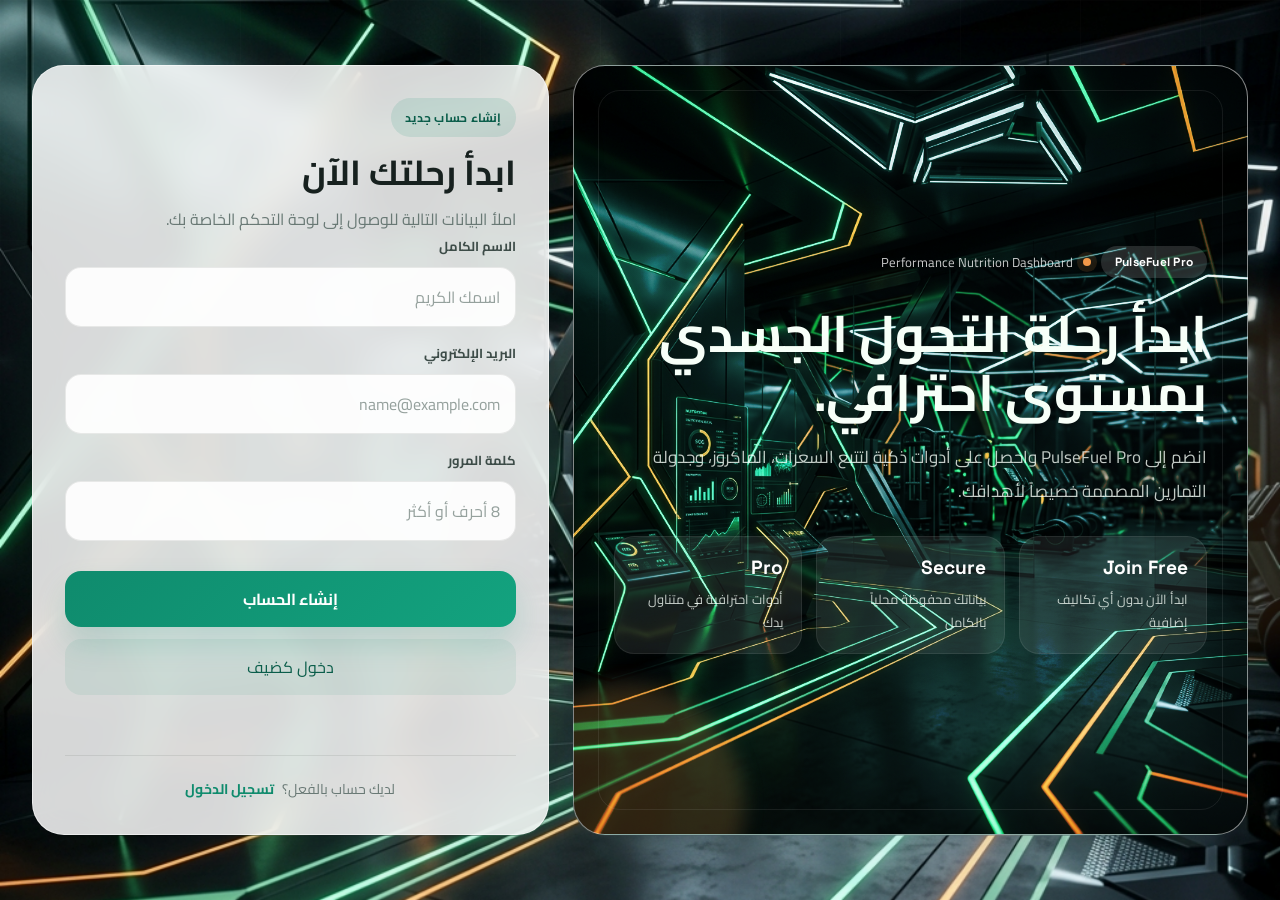
==== register.html @ 9916eb5b "Add files via upload" ====
<!DOCTYPE html>
<html lang="ar" dir="rtl">
<head>
  <meta charset="UTF-8">
  <meta name="viewport" content="width=device-width, initial-scale=1.0">
  <meta name="description" content="صفحة إنشاء حساب جديد في منصة PulseFuel Pro لإدارة التغذية والتمرين.">
  <title>PulseFuel Pro | إنشاء حساب جديد</title>
  <link rel="preconnect" href="https://fonts.googleapis.com">
  <link rel="preconnect" href="https://fonts.gstatic.com" crossorigin>
  <link href="https://fonts.googleapis.com/css2?family=Cairo:wght@400;500;600;700;800&family=Space+Grotesk:wght@500;700&display=swap" rel="stylesheet">
  <link rel="stylesheet" href="./styles.css">
</head>
<body>
  <div class="page-orb orb-one"></div>
  <div class="page-orb orb-two"></div>

  <div class="auth-shell">
    <section class="auth-hero">
      <div class="auth-brand">
        <div class="brand-lockup">
          <span class="brand-kicker">PulseFuel Pro</span>
          <span class="brand-dot"></span>
          <span class="brand-support">Performance Nutrition Dashboard</span>
        </div>

        <h1>ابدأ رحلة التحول الجسدي بمستوى احترافي.</h1>
        <p>
          انضم إلى PulseFuel Pro واحصل على أدوات ذكية لتتبع السعرات، الماكروز، وجدولة التمارين المصممة خصيصاً لأهدافك.
        </p>

        <div class="auth-metrics">
          <div class="metric-card">
            <strong>Join Free</strong>
            <span>ابدأ الآن بدون أي تكاليف إضافية</span>
          </div>
          <div class="metric-card">
            <strong>Secure</strong>
            <span>بياناتك محفوظة محلياً بالكامل</span>
          </div>
          <div class="metric-card">
            <strong>Pro</strong>
            <span>أدوات احترافية في متناول يدك</span>
          </div>
        </div>
      </div>

      <div class="auth-panel">
        <div class="auth-panel-head">
          <span class="panel-badge">إنشاء حساب جديد</span>
          <h2>ابدأ رحلتك الآن</h2>
          <p>املأ البيانات التالية للوصول إلى لوحة التحكم الخاصة بك.</p>
        </div>

        <form id="signupForm" class="auth-form">
          <div class="field">
            <label for="signupName">الاسم الكامل</label>
            <input id="signupName" type="text" placeholder="اسمك الكريم" autocomplete="name" required>
          </div>
          <div class="field">
            <label for="signupEmail">البريد الإلكتروني</label>
            <input id="signupEmail" type="email" placeholder="name@example.com" autocomplete="email" required>
          </div>
          <div class="field">
            <label for="signupPassword">كلمة المرور</label>
            <input id="signupPassword" type="password" placeholder="8 أحرف أو أكثر" autocomplete="new-password" required>
          </div>
          <div class="button-row">
            <button class="btn btn-primary auth-submit" type="submit">إنشاء الحساب</button>
            <button id="guestLogin" class="btn btn-secondary auth-submit" type="button">دخول كضيف</button>
          </div>
        </form>

        <div id="authMessage" class="auth-message"></div>

        <div class="auth-footer">
          لديك حساب بالفعل؟ <a href="./login.html" class="auth-link">تسجيل الدخول</a>
        </div>
      </div>
    </section>
  </div>

  <script src="./register.js"></script>
</body>
</html>
---- styles.css ----
:root {
  --bg: #f4f4ee;
  --bg-soft: #eceee5;
  --surface: rgba(255, 255, 255, 0.78);
  --surface-strong: rgba(255, 255, 255, 0.96);
  --surface-muted: rgba(245, 247, 241, 0.94);
  --surface-accent: rgba(223, 243, 235, 0.95);
  --ink: #17211f;
  --ink-soft: #3d4c48;
  --muted: #697975;
  --line: rgba(23, 33, 31, 0.09);
  --line-strong: rgba(23, 33, 31, 0.16);
  --accent: #0f8b6d;
  --accent-strong: #0a5d4a;
  --accent-soft: rgba(15, 139, 109, 0.12);
  --accent-glow: rgba(15, 139, 109, 0.18);
  --highlight: #f2994a;
  --danger: #c44b4b;
  --danger-soft: rgba(196, 75, 75, 0.12);
  --warn-soft: rgba(242, 153, 74, 0.16);
  --shadow-lg: 0 30px 70px rgba(21, 34, 30, 0.08);
  --shadow-md: 0 18px 40px rgba(21, 34, 30, 0.06);
  --radius-xl: 32px;
  --radius-lg: 24px;
  --radius-md: 18px;
  --radius-sm: 14px;
}

* {
  box-sizing: border-box;
}

html {
  scroll-behavior: smooth;
}

body {
  margin: 0;
  min-height: 100vh;
  font-family: "Cairo", Tahoma, sans-serif;
  color: var(--ink);
  background:
    url('./fitness_login_bg_1778230563789.png') no-repeat center center fixed,
    radial-gradient(circle at top left, rgba(15, 139, 109, 0.14), transparent 26%),
    radial-gradient(circle at 88% 10%, rgba(242, 153, 74, 0.16), transparent 20%),
    linear-gradient(180deg, #f8faf5 0%, #eff1e8 52%, #e7ebdf 100%);
  background-size: cover;
  position: relative;
  overflow-x: hidden;
}

body::before {
  content: "";
  position: fixed;
  inset: 0;
  pointer-events: none;
  background-image:
    linear-gradient(rgba(255, 255, 255, 0.18) 1px, transparent 1px),
    linear-gradient(90deg, rgba(255, 255, 255, 0.18) 1px, transparent 1px);
  background-size: 120px 120px;
  mask-image: linear-gradient(180deg, rgba(0, 0, 0, 0.28), transparent 85%);
  opacity: 0.35;
}

.page-orb {
  position: fixed;
  border-radius: 50%;
  pointer-events: none;
  filter: blur(20px);
  z-index: 0;
}

.orb-one {
  width: 320px;
  height: 320px;
  top: -110px;
  left: -80px;
  background: rgba(15, 139, 109, 0.14);
}

.orb-two {
  width: 360px;
  height: 360px;
  top: 32%;
  right: -120px;
  background: rgba(242, 153, 74, 0.12);
}

.app-hidden,
.auth-hidden {
  display: none !important;
}

.auth-shell,
.app-shell {
  position: relative;
  z-index: 1;
}

.auth-shell {
  min-height: 100vh;
  padding: 32px;
  display: grid;
  place-items: center;
}

.auth-hero {
  width: min(1220px, 100%);
  display: grid;
  grid-template-columns: 1.15fr 0.88fr;
  gap: 24px;
  align-items: stretch;
}

.auth-brand,
.auth-panel,
.topbar,
.overview-main,
.overview-side,
.quick-strip,
.panel {
  background: var(--surface);
  border: 1px solid rgba(255, 255, 255, 0.52);
  box-shadow: var(--shadow-lg);
  backdrop-filter: blur(16px);
  min-width: 0;
}

.auth-brand,
.auth-panel,
.topbar,
.overview-main,
.overview-side,
.quick-strip,
.panel {
  animation: rise-in 700ms ease both;
}

.auth-brand {
  border-radius: var(--radius-xl);
  padding: 40px;
  display: flex;
  flex-direction: column;
  justify-content: center;
  min-height: 680px;
  background:
    linear-gradient(145deg, rgba(13, 82, 66, 0.92), rgba(17, 40, 34, 0.88)),
    url('./fitness_login_bg_1778230563789.png') no-repeat center center;
  background-size: cover;
  background-blend-mode: overlay;
  color: #f7fff8;
  position: relative;
  overflow: hidden;
}

.auth-brand::before {
  content: "";
  position: absolute;
  inset: auto auto -90px -70px;
  width: 240px;
  height: 240px;
  border-radius: 50%;
  background: rgba(242, 153, 74, 0.18);
  filter: blur(10px);
}

.auth-brand::after {
  content: "";
  position: absolute;
  inset: 24px;
  border: 1px solid rgba(255, 255, 255, 0.08);
  border-radius: calc(var(--radius-xl) - 10px);
}

.brand-lockup {
  display: flex;
  align-items: center;
  gap: 10px;
  flex-wrap: wrap;
  max-width: 100%;
}

.brand-kicker,
.eyebrow,
.panel-badge,
.section-kicker {
  display: inline-flex;
  align-items: center;
  width: fit-content;
  padding: 8px 14px;
  border-radius: 999px;
  font-size: 12px;
  font-weight: 700;
  letter-spacing: 0.02em;
}

.brand-kicker {
  font-family: "Space Grotesk", sans-serif;
  background: rgba(255, 255, 255, 0.14);
  color: #ffffff;
}

.brand-dot {
  width: 8px;
  height: 8px;
  border-radius: 50%;
  background: var(--highlight);
  box-shadow: 0 0 0 6px rgba(242, 153, 74, 0.12);
}

.brand-support,
.topbar-meta {
  color: rgba(255, 255, 255, 0.78);
  font-size: 13px;
  overflow-wrap: anywhere;
}

.auth-brand h1 {
  margin: 26px 0 0;
  max-width: 720px;
  font-size: clamp(2.3rem, 4vw, 4.2rem);
  line-height: 1.15;
  position: relative;
  z-index: 1;
}

.auth-brand p {
  margin: 18px 0 0;
  max-width: 640px;
  color: rgba(247, 255, 248, 0.78);
  font-size: 17px;
  line-height: 2;
  position: relative;
  z-index: 1;
}

.auth-metrics {
  display: grid;
  grid-template-columns: repeat(3, minmax(0, 1fr));
  gap: 14px;
  margin-top: 28px;
  position: relative;
  z-index: 1;
}

.metric-card {
  padding: 18px;
  border-radius: 20px;
  background: rgba(255, 255, 255, 0.08);
  border: 1px solid rgba(255, 255, 255, 0.08);
}

.metric-card strong {
  display: block;
  font-family: "Space Grotesk", sans-serif;
  font-size: 1.2rem;
  color: #ffffff;
}

.metric-card span {
  display: block;
  margin-top: 8px;
  color: rgba(247, 255, 248, 0.78);
  font-size: 13px;
  line-height: 1.8;
}

.auth-feature-list {
  display: grid;
  gap: 14px;
  margin-top: 28px;
  position: relative;
  z-index: 1;
}

.auth-feature {
  padding: 18px 20px;
  border-radius: 20px;
  background: rgba(255, 255, 255, 0.06);
  border: 1px solid rgba(255, 255, 255, 0.08);
}

.auth-feature strong {
  display: block;
  font-size: 15px;
}

.auth-feature span {
  display: block;
  margin-top: 8px;
  color: rgba(247, 255, 248, 0.76);
  font-size: 14px;
  line-height: 1.9;
}

.auth-panel {
  border-radius: var(--radius-xl);
  padding: 32px;
  align-self: center;
  background: rgba(255, 255, 255, 0.84);
}

.auth-panel-head h2,
.topbar-title,
.overview-copy h2,
.panel-head h2 {
  margin: 14px 0 0;
  line-height: 1.25;
}

.auth-panel-head h2 {
  font-size: clamp(1.8rem, 2.7vw, 2.5rem);
}

.auth-panel-head p,
.topbar-text,
.overview-copy p,
.panel-head p,
.mini-card p,
.option-card p,
.meal-card p,
.supp-meta,
.history-meta,
.footer-note {
  color: var(--muted);
}

.auth-panel-head p {
  margin: 10px 0 0;
  line-height: 1.9;
}

.panel-badge {
  background: var(--accent-soft);
  color: var(--accent-strong);
}

.auth-tabs {
  display: grid;
  grid-template-columns: repeat(2, minmax(0, 1fr));
  gap: 10px;
  margin: 26px 0 20px;
  padding: 6px;
  border-radius: 18px;
  background: rgba(15, 139, 109, 0.08);
}

.auth-tab {
  border: 0;
  border-radius: 14px;
  padding: 14px 16px;
  background: transparent;
  color: var(--ink-soft);
  cursor: pointer;
  transition: background 180ms ease, color 180ms ease, transform 180ms ease;
}

.auth-tab:hover {
  transform: translateY(-1px);
}

.auth-tab-active {
  background: var(--surface-strong);
  color: var(--ink);
  box-shadow: 0 10px 24px rgba(15, 139, 109, 0.12);
}

.auth-form {
  display: grid;
  gap: 14px;
}

.auth-submit {
  width: 100%;
  justify-content: center;
}

.auth-message {
  min-height: 22px;
  margin-top: 14px;
  font-size: 14px;
}

.auth-error {
  color: var(--danger);
}

.auth-success {
  color: var(--accent-strong);
}

.auth-footer {
  margin-top: 24px;
  text-align: center;
  font-size: 14px;
  color: var(--muted);
  border-top: 1px solid var(--line);
  padding-top: 20px;
}

.auth-link {
  color: var(--accent);
  text-decoration: none;
  font-weight: 700;
  margin-right: 5px;
  transition: color 180ms ease;
}

.auth-link:hover {
  color: var(--accent-strong);
  text-decoration: underline;
}

.app-shell {
  width: min(1300px, calc(100% - 36px));
  margin: 0 auto;
  padding: 28px 0 42px;
}

.topbar {
  display: flex;
  align-items: flex-start;
  justify-content: space-between;
  gap: 20px;
  border-radius: 28px;
  padding: 26px 28px;
  margin-bottom: 22px;
  background:
    linear-gradient(145deg, rgba(255, 255, 255, 0.92), rgba(249, 250, 246, 0.82));
  position: sticky;
  top: 12px;
  z-index: 20;
}

.topbar-copy {
  max-width: 780px;
  width: 100%;
  min-width: 0;
}

.topbar-title {
  font-size: clamp(1.9rem, 3vw, 2.9rem);
}

.topbar-text {
  margin: 12px 0 0;
  line-height: 1.9;
}

.topbar-nav {
  margin-top: 18px;
  display: flex;
  gap: 10px;
  flex-wrap: wrap;
}

.topbar-nav a {
  text-decoration: none;
  color: var(--ink-soft);
  font-size: 13px;
  font-weight: 700;
  padding: 8px 12px;
  border-radius: 999px;
  border: 1px solid rgba(23, 33, 31, 0.09);
  background: rgba(255, 255, 255, 0.86);
  transition: background 180ms ease, color 180ms ease, border-color 180ms ease;
}

.topbar-nav a:hover {
  color: var(--accent-strong);
  border-color: rgba(15, 139, 109, 0.3);
  background: rgba(15, 139, 109, 0.08);
}

.topbar-actions {
  display: flex;
  align-items: center;
  gap: 12px;
  flex-wrap: wrap;
}

.user-badge {
  display: inline-flex;
  align-items: center;
  padding: 11px 16px;
  border-radius: 999px;
  background: var(--surface-accent);
  color: var(--accent-strong);
  border: 1px solid rgba(15, 139, 109, 0.12);
  font-size: 14px;
  font-weight: 700;
}

.overview {
  display: grid;
  grid-template-columns: 1.3fr 0.95fr;
  gap: 22px;
}

.overview-main,
.overview-side {
  border-radius: 28px;
  padding: 28px;
}

.overview-main {
  background:
    linear-gradient(135deg, rgba(255, 255, 255, 0.92), rgba(245, 247, 241, 0.84));
}

.eyebrow,
.section-kicker {
  background: rgba(15, 139, 109, 0.08);
  color: var(--accent-strong);
}

.overview-copy h2 {
  font-size: clamp(2rem, 3.2vw, 3.2rem);
}

.overview-copy p {
  margin: 14px 0 0;
  font-size: 16px;
  line-height: 1.95;
  max-width: 760px;
}

.overview-stats {
  display: grid;
  grid-template-columns: repeat(4, minmax(0, 1fr));
  gap: 14px;
  margin-top: 28px;
}

.stat-box,
.mini-card,
.macro-card,
.option-card,
.meal-card,
.supp-item,
.history-item,
.quick-item {
  background: var(--surface-strong);
  border: 1px solid rgba(23, 33, 31, 0.06);
  box-shadow: var(--shadow-md);
  min-width: 0;
}

.stat-box {
  padding: 18px;
  border-radius: 20px;
}

.stat-accent {
  background:
    linear-gradient(145deg, rgba(15, 139, 109, 0.98), rgba(10, 93, 74, 0.95));
  border-color: transparent;
}

.stat-accent span,
.stat-accent strong {
  color: #ffffff;
}

.stat-box span {
  display: block;
  font-size: 13px;
  color: var(--muted);
}

.stat-box strong {
  display: block;
  margin-top: 10px;
  font-family: "Space Grotesk", sans-serif;
  font-size: clamp(1.6rem, 2vw, 2.2rem);
  color: var(--ink);
}

.overview-side h3,
.panel-head h2 {
  margin: 14px 0 0;
}

.mini-list,
.supp-list,
.history-list,
.meal-plan,
.option-grid {
  display: grid;
  gap: 14px;
}

.mini-list {
  margin-top: 18px;
  grid-template-columns: repeat(2, minmax(0, 1fr));
}

.mini-card,
.macro-card,
.option-card,
.meal-card {
  padding: 18px;
  border-radius: 20px;
}

.mini-card strong,
.option-card strong,
.meal-card strong {
  font-size: 15px;
}

.mini-card p,
.option-card p,
.meal-card p {
  margin: 10px 0 0;
  font-size: 14px;
  line-height: 1.9;
}

.option-grid-3 {
  grid-template-columns: repeat(3, minmax(0, 1fr));
}

.option-card small {
  display: block;
  margin-top: 12px;
  color: var(--ink-soft);
  line-height: 1.8;
}

.quick-strip {
  margin: 22px 0;
  border-radius: 24px;
  padding: 16px;
  display: grid;
  grid-template-columns: repeat(3, minmax(0, 1fr));
  gap: 14px;
}

.status-strip {
  margin: 0 0 22px;
  display: grid;
  grid-template-columns: repeat(3, minmax(0, 1fr));
  gap: 14px;
}

.status-chip {
  background: rgba(255, 255, 255, 0.82);
  border: 1px solid rgba(23, 33, 31, 0.08);
  box-shadow: var(--shadow-md);
  border-radius: 18px;
  padding: 14px 16px;
}

.status-chip span {
  display: block;
  color: var(--muted);
  font-size: 12px;
}

.status-chip strong {
  display: block;
  margin-top: 8px;
  color: var(--ink);
  font-size: 15px;
}

.quick-item {
  padding: 16px 18px;
  border-radius: 18px;
  display: flex;
  align-items: center;
  gap: 14px;
}

.quick-item strong {
  width: 40px;
  height: 40px;
  border-radius: 14px;
  display: grid;
  place-items: center;
  background: var(--accent-soft);
  color: var(--accent-strong);
  font-family: "Space Grotesk", sans-serif;
  font-size: 18px;
  flex-shrink: 0;
}

.quick-item span {
  color: var(--ink-soft);
  font-size: 14px;
  line-height: 1.8;
}

.grid {
  display: grid;
  grid-template-columns: repeat(12, minmax(0, 1fr));
  gap: 22px;
}

.panel {
  padding: 24px;
  border-radius: 28px;
  transition: transform 200ms ease, box-shadow 200ms ease;
  scroll-margin-top: 120px;
}

.panel:hover,
.option-card:hover,
.macro-card:hover,
.meal-card:hover,
.mini-card:hover,
.supp-item:hover,
.history-item:hover {
  transform: translateY(-2px);
}

.panel-wide {
  grid-column: span 7;
}

.panel-mid {
  grid-column: span 5;
}

.panel-full {
  grid-column: span 12;
}

.panel-head,
.split-line {
  display: flex;
  align-items: center;
  justify-content: space-between;
  gap: 16px;
}

.panel-head {
  margin-bottom: 18px;
}

.panel-head p {
  margin: 10px 0 0;
  font-size: 14px;
  line-height: 1.85;
}

.form-grid {
  display: grid;
  grid-template-columns: repeat(2, minmax(0, 1fr));
  gap: 14px;
}

.field,
.field-full {
  display: flex;
  flex-direction: column;
  gap: 9px;
}

.field-full {
  grid-column: 1 / -1;
}

label {
  color: var(--ink-soft);
  font-size: 13px;
  font-weight: 700;
}

input,
select,
button {
  font: inherit;
}

input,
select {
  width: 100%;
  padding: 14px 15px;
  border-radius: 16px;
  border: 1px solid var(--line);
  background: rgba(255, 255, 255, 0.92);
  color: var(--ink);
  outline: none;
  transition: border-color 180ms ease, box-shadow 180ms ease, background 180ms ease;
}

input::placeholder {
  color: #95a19d;
}

.compact-select {
  width: auto;
  min-width: 220px;
}

input:focus,
select:focus {
  border-color: rgba(15, 139, 109, 0.45);
  box-shadow: 0 0 0 5px rgba(15, 139, 109, 0.12);
  background: #ffffff;
}

.button-row {
  display: flex;
  flex-wrap: wrap;
  gap: 12px;
  margin-top: 16px;
}

.btn {
  border: 0;
  border-radius: 16px;
  padding: 13px 20px;
  cursor: pointer;
  transition: transform 180ms ease, opacity 180ms ease, background 180ms ease, box-shadow 180ms ease;
}

.btn:hover {
  transform: translateY(-1px);
}

.btn:focus-visible,
.icon-btn:focus-visible,
input:focus-visible,
select:focus-visible {
  outline: 3px solid rgba(15, 139, 109, 0.2);
  outline-offset: 1px;
}

.btn-primary {
  background: linear-gradient(135deg, var(--accent), #13a37f);
  color: #ffffff;
  font-weight: 700;
  box-shadow: 0 16px 30px rgba(15, 139, 109, 0.18);
}

.btn-secondary {
  background: rgba(15, 139, 109, 0.08);
  color: var(--accent-strong);
}

.btn-danger {
  background: var(--danger-soft);
  color: var(--danger);
}

.macro-cards {
  display: grid;
  grid-template-columns: repeat(4, minmax(0, 1fr));
  gap: 14px;
  margin-top: 18px;
}

.macro-card {
  background: linear-gradient(180deg, rgba(255, 255, 255, 0.98), rgba(247, 248, 243, 0.96));
}

.macro-card-highlight {
  background:
    linear-gradient(160deg, rgba(15, 139, 109, 0.98), rgba(11, 93, 74, 0.94));
}

.macro-card-highlight span,
.macro-card-highlight strong,
.macro-card-highlight small {
  color: #ffffff;
}

.macro-card span {
  display: block;
  color: var(--muted);
  font-size: 12px;
}

.macro-card strong {
  display: block;
  margin-top: 12px;
  font-family: "Space Grotesk", sans-serif;
  font-size: clamp(1.7rem, 2.1vw, 2.3rem);
  color: var(--ink);
}

.macro-card small {
  display: block;
  margin-top: 8px;
  color: var(--ink-soft);
}

.supp-item,
.history-item {
  display: flex;
  align-items: center;
  justify-content: space-between;
  gap: 14px;
  padding: 16px 18px;
  border-radius: 18px;
}

.record-actions {
  display: inline-flex;
  align-items: center;
  gap: 10px;
  flex-wrap: wrap;
}

.pill,
.tag,
.mini-tag {
  display: inline-flex;
  align-items: center;
  justify-content: center;
  padding: 6px 10px;
  border-radius: 999px;
  font-size: 12px;
  font-weight: 700;
}

.pill {
  min-width: 94px;
}

.pill-soon {
  background: var(--warn-soft);
  color: #b36420;
}

.pill-ok,
.tag {
  background: rgba(15, 139, 109, 0.12);
  color: var(--accent-strong);
}

.mini-tag {
  background: rgba(23, 33, 31, 0.06);
  color: var(--ink-soft);
}

.icon-btn {
  border: 0;
  padding: 9px 12px;
  border-radius: 12px;
  background: rgba(23, 33, 31, 0.06);
  color: var(--ink-soft);
  cursor: pointer;
  transition: background 180ms ease, color 180ms ease;
}

.icon-btn:hover {
  background: rgba(196, 75, 75, 0.12);
  color: var(--danger);
}

.empty {
  padding: 22px;
  border: 1px dashed var(--line-strong);
  border-radius: 18px;
  color: var(--muted);
  text-align: center;
  background: rgba(255, 255, 255, 0.56);
}

.chart-wrap {
  min-height: 380px;
  padding: 18px;
  border-radius: 22px;
  background: linear-gradient(180deg, rgba(255, 255, 255, 0.92), rgba(246, 247, 242, 0.96));
  border: 1px solid rgba(23, 33, 31, 0.06);
}

.water-tracker-box {
  display: flex;
  flex-direction: column;
  gap: 18px;
  padding: 20px;
  border-radius: 22px;
  background: rgba(15, 139, 109, 0.04);
  border: 1px solid rgba(15, 139, 109, 0.08);
}

.water-stat {
  display: flex;
  flex-direction: column;
  align-items: center;
  text-align: center;
}

.water-stat strong {
  font-family: "Space Grotesk", sans-serif;
  font-size: 3rem;
  color: var(--accent);
  line-height: 1;
}

.water-stat span {
  font-size: 14px;
  color: var(--muted);
  margin-top: 5px;
}

.water-actions {
  display: grid;
  grid-template-columns: 1fr 1fr;
  gap: 10px;
}

.water-actions #resetWater {
  grid-column: span 2;
}

.water-progress-bar {
  width: 100%;
  height: 12px;
  background: rgba(15, 139, 109, 0.1);
  border-radius: 999px;
  overflow: hidden;
  position: relative;
}

.water-fill {
  height: 100%;
  background: linear-gradient(90deg, var(--accent), #13a37f);
  transition: width 0.5s cubic-bezier(0.4, 0, 0.2, 1);
}

#progressChart {
  width: 100%;
  height: auto;
}

.history-table,
.section-gap {
  margin-top: 16px;
}

.footer-note {
  margin-top: 24px;
  text-align: center;
  font-size: 13px;
  line-height: 1.9;
}

@keyframes rise-in {
  from {
    opacity: 0;
    transform: translateY(18px);
  }

  to {
    opacity: 1;
    transform: translateY(0);
  }
}

@media (max-width: 1160px) {
  .auth-hero,
  .overview,
  .grid {
    grid-template-columns: 1fr;
  }

  .panel-wide,
  .panel-mid,
  .panel-full {
    grid-column: auto;
  }

  .overview-stats {
    grid-template-columns: repeat(2, minmax(0, 1fr));
  }

  .option-grid-3,
  .quick-strip,
  .auth-metrics,
  .status-strip {
    grid-template-columns: repeat(2, minmax(0, 1fr));
  }
}

@media (max-width: 760px) {
  .auth-shell {
    padding: 18px;
  }

  .app-shell {
    width: min(100% - 18px, 1000px);
    padding-top: 18px;
  }

  .auth-brand,
  .auth-panel,
  .topbar,
  .overview-main,
  .overview-side,
  .quick-strip,
  .panel {
    border-radius: 22px;
    padding: 20px;
  }

  .auth-brand {
    min-height: auto;
  }

  .auth-metrics,
  .overview-stats,
  .macro-cards,
  .form-grid,
  .option-grid-3,
  .auth-tabs,
  .quick-strip,
  .mini-list,
  .status-strip {
    grid-template-columns: 1fr;
  }

  .topbar,
  .topbar-actions,
  .panel-head,
  .supp-item,
  .history-item,
  .split-line,
  .record-actions,
  .quick-item {
    align-items: flex-start;
    flex-direction: column;
  }

  .topbar-actions {
    width: 100%;
  }

  .topbar-nav {
    justify-content: center;
  }

  .brand-lockup {
    justify-content: center;
    align-items: flex-start;
  }

  .brand-support,
  .topbar-meta {
    width: 100%;
  }

  .auth-brand,
  .auth-panel-head,
  .topbar-copy,
  .overview-copy,
  .overview-side {
    text-align: center;
  }

  .brand-kicker,
  .panel-badge,
  .eyebrow {
    margin-inline: auto;
  }

  .auth-brand h1 {
    font-size: 2.4rem;
    line-height: 1.18;
  }

  .topbar-title,
  .overview-copy h2 {
    font-size: 2.15rem;
    line-height: 1.2;
  }

  .compact-select,
  .btn,
  .icon-btn,
  .user-badge {
    width: 100%;
    justify-content: center;
  }

  .chart-wrap {
    padding: 12px;
  }
}

@media (max-width: 460px) {
  .auth-brand h1 {
    font-size: 2.05rem;
  }

  .topbar-title,
  .overview-copy h2 {
    font-size: 1.9rem;
  }
}
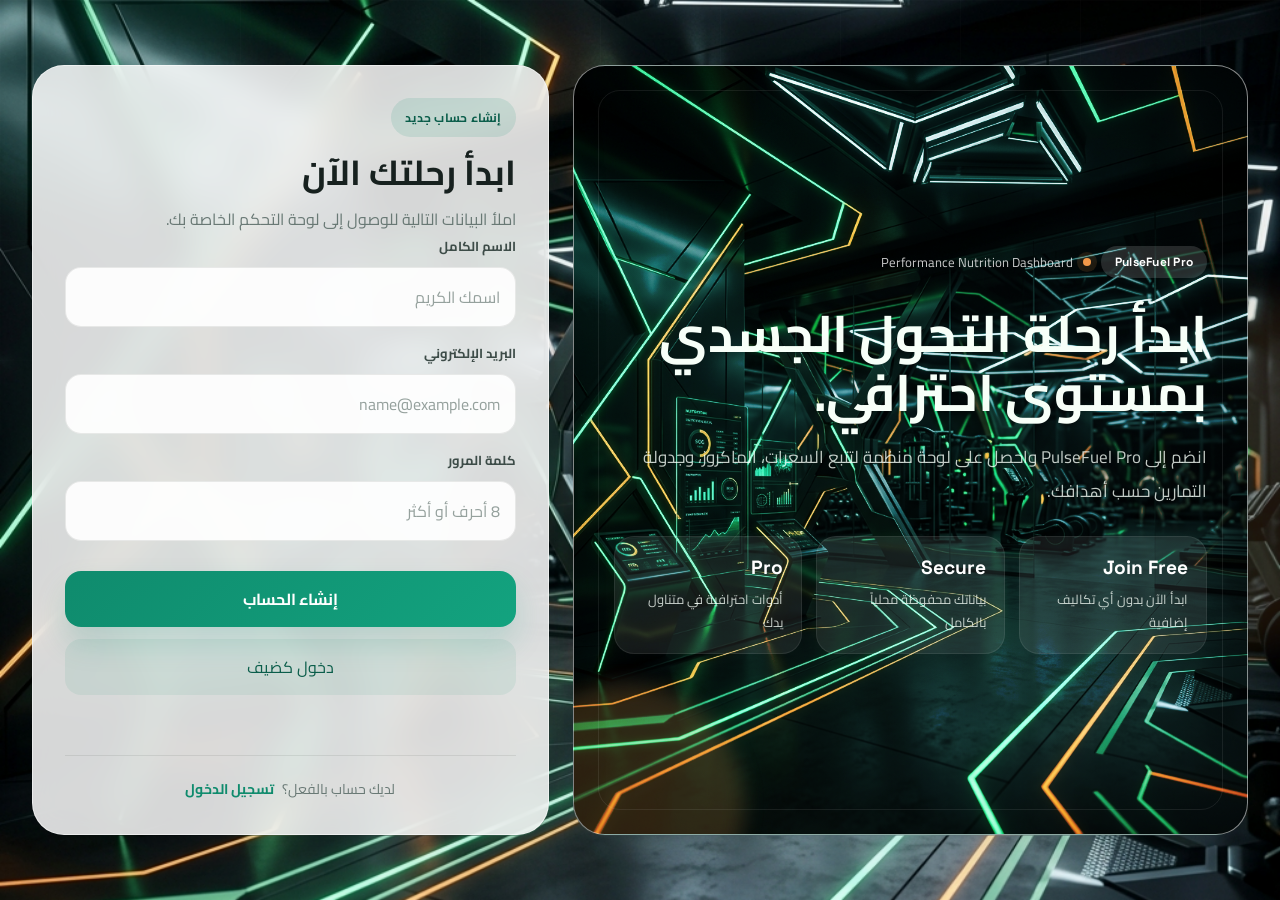
==== commit 8d0c41cd: "Polish responsive portfolio projects" ====
--- a/register.html
+++ b/register.html
@@ -25,7 +25,7 @@
 
         <h1>ابدأ رحلة التحول الجسدي بمستوى احترافي.</h1>
         <p>
-          انضم إلى PulseFuel Pro واحصل على أدوات ذكية لتتبع السعرات، الماكروز، وجدولة التمارين المصممة خصيصاً لأهدافك.
+          انضم إلى PulseFuel Pro واحصل على لوحة منظمة لتتبع السعرات، الماكروز، وجدولة التمارين حسب أهدافك.
         </p>
 
         <div class="auth-metrics">
--- a/styles.css
+++ b/styles.css
@@ -419,16 +419,16 @@
 
 .topbar {
   display: flex;
-  align-items: flex-start;
+  align-items: center;
   justify-content: space-between;
-  gap: 20px;
-  border-radius: 28px;
-  padding: 26px 28px;
-  margin-bottom: 22px;
+  gap: 24px;
+  border-radius: 24px;
+  padding: 12px 24px;
+  margin-bottom: 20px;
   background:
-    linear-gradient(145deg, rgba(255, 255, 255, 0.92), rgba(249, 250, 246, 0.82));
+    linear-gradient(145deg, rgba(255, 255, 255, 0.94), rgba(249, 250, 246, 0.86));
   position: sticky;
-  top: 12px;
+  top: 10px;
   z-index: 20;
 }
 
@@ -439,18 +439,21 @@
 }
 
 .topbar-title {
-  font-size: clamp(1.9rem, 3vw, 2.9rem);
+  font-size: clamp(1.2rem, 2vw, 1.5rem);
+  margin-top: 4px;
 }
 
 .topbar-text {
-  margin: 12px 0 0;
-  line-height: 1.9;
+  margin: 4px 0 0;
+  line-height: 1.6;
+  font-size: 14px;
+  opacity: 0.8;
 }
 
 .topbar-nav {
-  margin-top: 18px;
+  margin-top: 12px;
   display: flex;
-  gap: 10px;
+  gap: 8px;
   flex-wrap: wrap;
 }
 
@@ -475,19 +478,29 @@
 .topbar-actions {
   display: flex;
   align-items: center;
-  gap: 12px;
+  gap: 10px;
   flex-wrap: wrap;
+}
+
+.topbar-actions .btn {
+  padding: 8px 16px;
+  font-size: 13px;
+  border-radius: 14px;
+}
+
+.topbar .topbar-meta {
+  color: var(--muted);
 }
 
 .user-badge {
   display: inline-flex;
   align-items: center;
-  padding: 11px 16px;
+  padding: 8px 14px;
   border-radius: 999px;
   background: var(--surface-accent);
   color: var(--accent-strong);
   border: 1px solid rgba(15, 139, 109, 0.12);
-  font-size: 14px;
+  font-size: 13px;
   font-weight: 700;
 }
 
@@ -1193,3 +1206,28 @@
     font-size: 1.9rem;
   }
 }
+
+@media (max-width: 520px) {
+  .button-row,
+  .auth-actions,
+  .panel-actions {
+    flex-direction: column;
+    align-items: stretch;
+  }
+
+  .btn,
+  .button-row .btn {
+    width: 100%;
+    justify-content: center;
+  }
+
+  .option-grid,
+  .option-grid-3,
+  .metrics-grid {
+    grid-template-columns: 1fr;
+  }
+
+  canvas {
+    max-width: 100%;
+  }
+}
